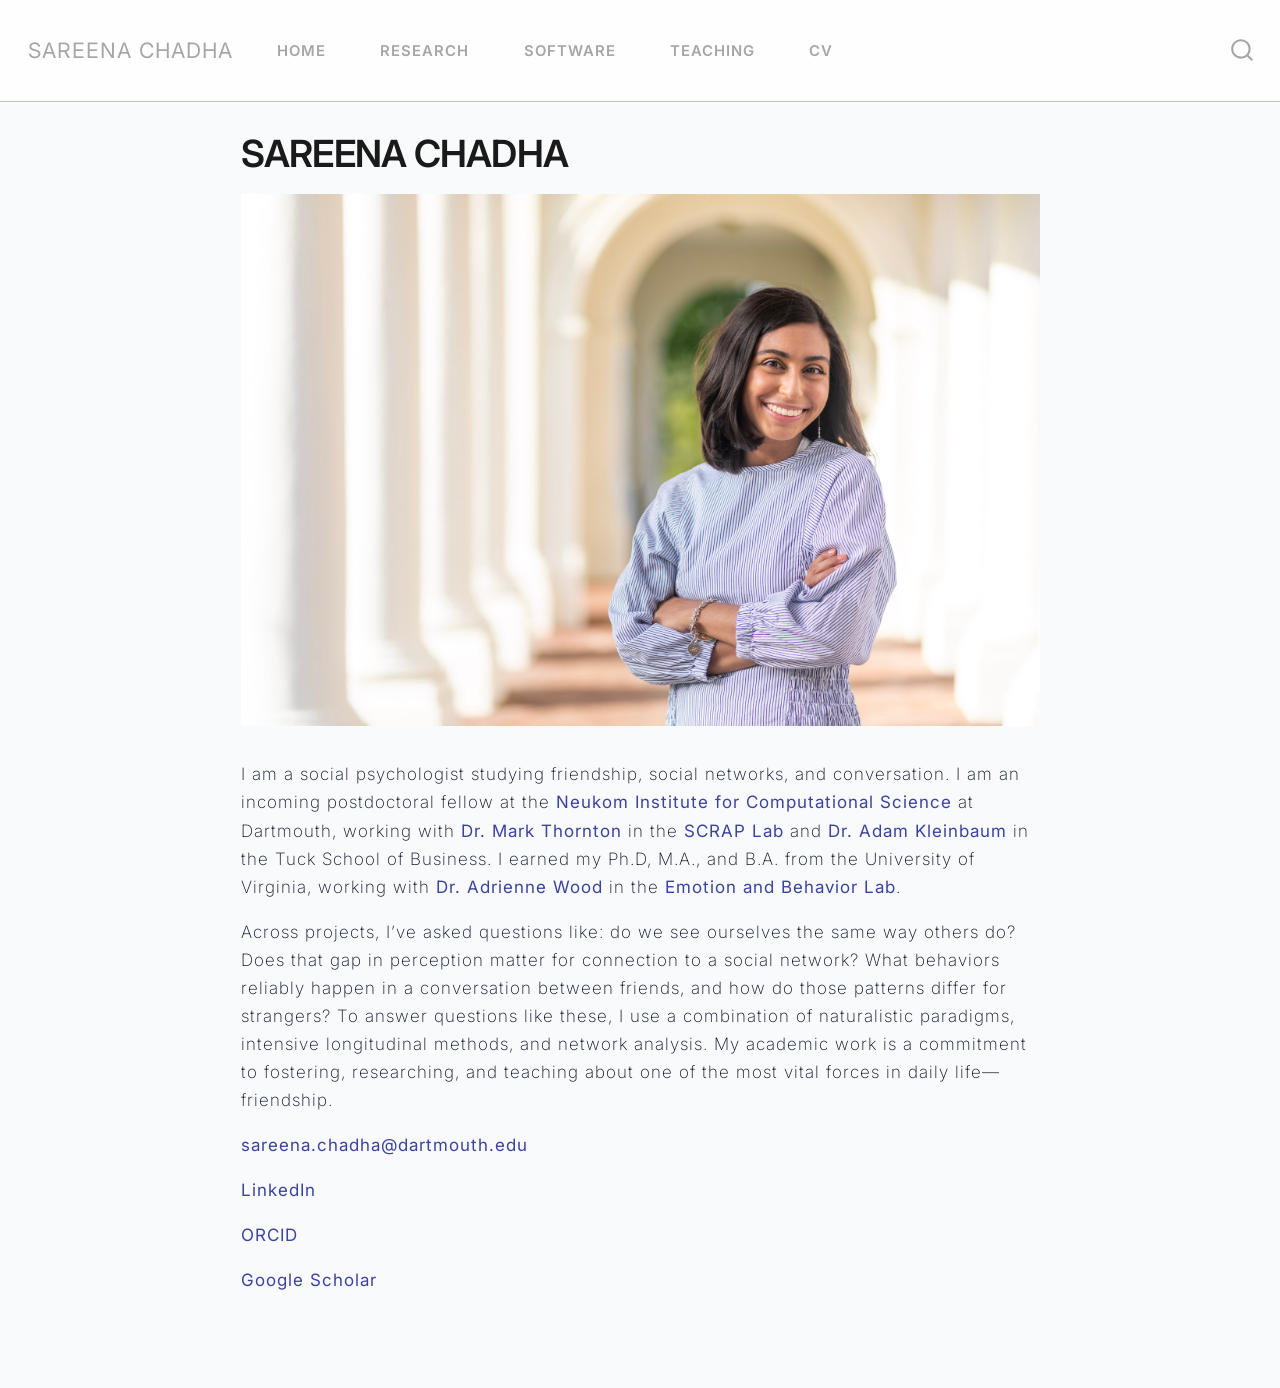
==== docs/index.html @ cab424bd "rendered quarto site" ====
<!DOCTYPE html>
<html xmlns="http://www.w3.org/1999/xhtml" lang="en" xml:lang="en"><head>

<meta charset="utf-8">
<meta name="generator" content="quarto-1.9.37">

<meta name="viewport" content="width=device-width, initial-scale=1.0, user-scalable=yes">


<title>Sareena Chadha</title>
<style>
/* Default styles provided by pandoc.
** See https://pandoc.org/MANUAL.html#variables-for-html for config info.
*/
code{white-space: pre-wrap;}
span.smallcaps{font-variant: small-caps;}
div.columns{display: flex; gap: min(4vw, 1.5em);}
div.column{flex: auto; overflow-x: auto;}
div.hanging-indent{margin-left: 1.5em; text-indent: -1.5em;}
ul.task-list{list-style: none;}
ul.task-list li input[type="checkbox"] {
  width: 0.8em;
  margin: 0 0.8em 0.2em -1em; /* quarto-specific, see https://github.com/quarto-dev/quarto-cli/issues/4556 */ 
  vertical-align: middle;
}
</style>


<script src="site_libs/quarto-nav/quarto-nav.js"></script>
<script src="site_libs/quarto-nav/headroom.min.js"></script>
<script src="site_libs/clipboard/clipboard.min.js"></script>
<script src="site_libs/quarto-search/autocomplete.umd.js"></script>
<script src="site_libs/quarto-search/fuse.min.js"></script>
<script src="site_libs/quarto-search/quarto-search.js"></script>
<meta name="quarto:offset" content="./">
<script src="site_libs/quarto-html/quarto.js" type="module"></script>
<script src="site_libs/quarto-html/tabsets/tabsets.js" type="module"></script>
<script src="site_libs/quarto-html/popper.min.js"></script>
<script src="site_libs/quarto-html/tippy.umd.min.js"></script>
<script src="site_libs/quarto-html/anchor.min.js"></script>
<link href="site_libs/quarto-html/tippy.css" rel="stylesheet">
<link href="site_libs/quarto-html/quarto-syntax-highlighting-7f8f88aac4f3542376d5c11b86a4c14d.css" rel="stylesheet" id="quarto-text-highlighting-styles">
<script src="site_libs/bootstrap/bootstrap.min.js"></script>
<link href="site_libs/bootstrap/bootstrap-icons.css" rel="stylesheet">
<link href="site_libs/bootstrap/bootstrap-54ca3c8880fd8c986106ce3bf5c7adc7.min.css" rel="stylesheet" append-hash="true" id="quarto-bootstrap" data-mode="light">
<script id="quarto-search-options" type="application/json">{
  "location": "navbar",
  "copy-button": false,
  "collapse-after": 3,
  "panel-placement": "end",
  "type": "overlay",
  "limit": 50,
  "keyboard-shortcut": [
    "f",
    "/",
    "s"
  ],
  "show-item-context": false,
  "language": {
    "search-no-results-text": "No results",
    "search-matching-documents-text": "matching documents",
    "search-copy-link-title": "Copy link to search",
    "search-hide-matches-text": "Hide additional matches",
    "search-more-match-text": "more match in this document",
    "search-more-matches-text": "more matches in this document",
    "search-clear-button-title": "Clear",
    "search-text-placeholder": "",
    "search-detached-cancel-button-title": "Cancel",
    "search-submit-button-title": "Submit",
    "search-label": "Search"
  }
}</script>
<link href="https://fonts.googleapis.com/css2?family=Inter:wght@300;400;500;600&amp;display=swap" rel="stylesheet">


<link rel="stylesheet" href="styles.css">
</head>

<body class="nav-fixed fullcontent quarto-light">

<div id="quarto-search-results"></div>
  <header id="quarto-header" class="headroom fixed-top">
    <nav class="navbar navbar-expand-lg " data-bs-theme="dark">
      <div class="navbar-container container-fluid">
      <div class="navbar-brand-container mx-auto">
    <a class="navbar-brand" href="./index.html">
    <span class="navbar-title">Sareena Chadha</span>
    </a>
  </div>
            <div id="quarto-search" class="" title="Search"></div>
          <button class="navbar-toggler" type="button" data-bs-toggle="collapse" data-bs-target="#navbarCollapse" aria-controls="navbarCollapse" role="menu" aria-expanded="false" aria-label="Toggle navigation" onclick="if (window.quartoToggleHeadroom) { window.quartoToggleHeadroom(); }">
  <span class="navbar-toggler-icon"></span>
</button>
          <div class="collapse navbar-collapse" id="navbarCollapse">
            <ul class="navbar-nav navbar-nav-scroll me-auto">
  <li class="nav-item">
    <a class="nav-link active" href="./index.html" aria-current="page"> 
<span class="menu-text">Home</span></a>
  </li>  
  <li class="nav-item">
    <a class="nav-link" href="./research.html"> 
<span class="menu-text">Research</span></a>
  </li>  
  <li class="nav-item">
    <a class="nav-link" href="./software.html"> 
<span class="menu-text">Software</span></a>
  </li>  
  <li class="nav-item">
    <a class="nav-link" href="./teaching.html"> 
<span class="menu-text">Teaching</span></a>
  </li>  
  <li class="nav-item">
    <a class="nav-link" href="./cv.html"> 
<span class="menu-text">CV</span></a>
  </li>  
</ul>
          </div> <!-- /navcollapse -->
            <div class="quarto-navbar-tools">
</div>
      </div> <!-- /container-fluid -->
    </nav>
</header>
<!-- content -->
<div id="quarto-content" class="quarto-container page-columns page-rows-contents page-layout-article page-navbar">
<!-- sidebar -->
<!-- margin-sidebar -->
    
<!-- main -->
<main class="content" id="quarto-document-content">

<header id="title-block-header" class="quarto-title-block default">
<div class="quarto-title">
<h1 class="title">Sareena Chadha</h1>
</div>



<div class="quarto-title-meta">

    
  
    
  </div>
  


</header>


<div class="quarto-figure quarto-figure-left">
<figure class="figure">
<p><img src="Chadha-Sareena.jpeg" class="img-fluid quarto-figure quarto-figure-left figure-img"></p>
</figure>
</div>
<p>I am a social psychologist studying friendship, social networks, and conversation. I am an incoming postdoctoral fellow at the <a href="https://neukom.dartmouth.edu">Neukom Institute for Computational Science</a> at Dartmouth, working with <a href="https://faculty-directory.dartmouth.edu/mark-thornton">Dr.&nbsp;Mark Thornton</a> in the <a href="https://scraplab.org">SCRAP Lab</a> and <a href="https://tuck.dartmouth.edu/faculty/faculty-directory/adam-m-kleinbaum">Dr.&nbsp;Adam Kleinbaum</a> in the Tuck School of Business. I earned my Ph.D, M.A., and B.A. from the University of Virginia, working with <a href="https://psychology.as.virginia.edu/people/adrienne-wood">Dr.&nbsp;Adrienne Wood</a> in the <a href="https://emotionbehavior.com">Emotion and Behavior Lab</a>.</p>
<p>Across projects, I’ve asked questions like: do we see ourselves the same way others do? Does that gap in perception matter for connection to a social network? What behaviors reliably happen in a conversation between friends, and how do those patterns differ for strangers? To answer questions like these, I use a combination of naturalistic paradigms, intensive longitudinal methods, and network analysis. My academic work is a commitment to fostering, researching, and teaching about one of the most vital forces in daily life—friendship.</p>
<p><a href="mailto::sareena.chadha@dartmouth.edu">sareena.chadha@dartmouth.edu</a></p>
<p><a href="https://www.linkedin.com/in/sareenachadha/">LinkedIn</a></p>
<p><a href="https://orcid.org/0000-0002-1301-4554">ORCID</a></p>
<p><a href="https://scholar.google.com/citations?user=K9E3m8MAAAAJ&amp;hl=en">Google Scholar</a></p>



</main> <!-- /main -->
<script id="quarto-html-after-body" type="application/javascript">
  window.document.addEventListener("DOMContentLoaded", function (event) {
    const icon = "";
    const anchorJS = new window.AnchorJS();
    anchorJS.options = {
      placement: 'right',
      icon: icon
    };
    anchorJS.add('.anchored');
    const isCodeAnnotation = (el) => {
      for (const clz of el.classList) {
        if (clz.startsWith('code-annotation-')) {                     
          return true;
        }
      }
      return false;
    }
    const onCopySuccess = function(e) {
      // button target
      const button = e.trigger;
      // don't keep focus
      button.blur();
      // flash "checked"
      button.classList.add('code-copy-button-checked');
      var currentTitle = button.getAttribute("title");
      button.setAttribute("title", "Copied!");
      let tooltip;
      if (window.bootstrap) {
        button.setAttribute("data-bs-toggle", "tooltip");
        button.setAttribute("data-bs-placement", "left");
        button.setAttribute("data-bs-title", "Copied!");
        tooltip = new bootstrap.Tooltip(button, 
          { trigger: "manual", 
            customClass: "code-copy-button-tooltip",
            offset: [0, -8]});
        tooltip.show();    
      }
      setTimeout(function() {
        if (tooltip) {
          tooltip.hide();
          button.removeAttribute("data-bs-title");
          button.removeAttribute("data-bs-toggle");
          button.removeAttribute("data-bs-placement");
        }
        button.setAttribute("title", currentTitle);
        button.classList.remove('code-copy-button-checked');
      }, 1000);
      // clear code selection
      e.clearSelection();
    }
    const getTextToCopy = function(trigger) {
      const outerScaffold = trigger.parentElement.cloneNode(true);
      const codeEl = outerScaffold.querySelector('code');
      for (const childEl of codeEl.children) {
        if (isCodeAnnotation(childEl)) {
          childEl.remove();
        }
      }
      return codeEl.innerText;
    }
    const clipboard = new window.ClipboardJS('.code-copy-button:not([data-in-quarto-modal])', {
      text: getTextToCopy
    });
    clipboard.on('success', onCopySuccess);
    if (window.document.getElementById('quarto-embedded-source-code-modal')) {
      const clipboardModal = new window.ClipboardJS('.code-copy-button[data-in-quarto-modal]', {
        text: getTextToCopy,
        container: window.document.getElementById('quarto-embedded-source-code-modal')
      });
      clipboardModal.on('success', onCopySuccess);
    }
      var localhostRegex = new RegExp(/^(?:http|https):\/\/localhost\:?[0-9]*\//);
      var mailtoRegex = new RegExp(/^mailto:/);
        var filterRegex = new RegExp('/' + window.location.host + '/');
      var isInternal = (href) => {
          return filterRegex.test(href) || localhostRegex.test(href) || mailtoRegex.test(href);
      }
      // Inspect non-navigation links and adorn them if external
     var links = window.document.querySelectorAll('a[href]:not(.nav-link):not(.navbar-brand):not(.toc-action):not(.sidebar-link):not(.sidebar-item-toggle):not(.pagination-link):not(.no-external):not([aria-hidden]):not(.dropdown-item):not(.quarto-navigation-tool):not(.about-link)');
      for (var i=0; i<links.length; i++) {
        const link = links[i];
        if (!isInternal(link.href)) {
          // undo the damage that might have been done by quarto-nav.js in the case of
          // links that we want to consider external
          if (link.dataset.originalHref !== undefined) {
            link.href = link.dataset.originalHref;
          }
        }
      }
    function tippyHover(el, contentFn, onTriggerFn, onUntriggerFn) {
      const config = {
        allowHTML: true,
        maxWidth: 500,
        delay: 100,
        arrow: false,
        appendTo: function(el) {
            return el.parentElement;
        },
        interactive: true,
        interactiveBorder: 10,
        theme: 'quarto',
        placement: 'bottom-start',
      };
      if (contentFn) {
        config.content = contentFn;
      }
      if (onTriggerFn) {
        config.onTrigger = onTriggerFn;
      }
      if (onUntriggerFn) {
        config.onUntrigger = onUntriggerFn;
      }
      window.tippy(el, config); 
    }
    const noterefs = window.document.querySelectorAll('a[role="doc-noteref"]');
    for (var i=0; i<noterefs.length; i++) {
      const ref = noterefs[i];
      tippyHover(ref, function() {
        // use id or data attribute instead here
        let href = ref.getAttribute('data-footnote-href') || ref.getAttribute('href');
        try { href = new URL(href).hash; } catch {}
        const id = href.replace(/^#\/?/, "");
        const note = window.document.getElementById(id);
        if (note) {
          return note.innerHTML;
        } else {
          return "";
        }
      });
    }
    const xrefs = window.document.querySelectorAll('a.quarto-xref');
    const processXRef = (id, note) => {
      // Strip column container classes
      const stripColumnClz = (el) => {
        el.classList.remove("page-full", "page-columns");
        if (el.children) {
          for (const child of el.children) {
            stripColumnClz(child);
          }
        }
      }
      stripColumnClz(note)
      if (id === null || id.startsWith('sec-')) {
        // Special case sections, only their first couple elements
        const container = document.createElement("div");
        if (note.children && note.children.length > 2) {
          container.appendChild(note.children[0].cloneNode(true));
          for (let i = 1; i < note.children.length; i++) {
            const child = note.children[i];
            if (child.tagName === "P" && child.innerText === "") {
              continue;
            } else {
              container.appendChild(child.cloneNode(true));
              break;
            }
          }
          if (window.Quarto?.typesetMath) {
            window.Quarto.typesetMath(container);
          }
          return container.innerHTML
        } else {
          if (window.Quarto?.typesetMath) {
            window.Quarto.typesetMath(note);
          }
          return note.innerHTML;
        }
      } else {
        // Remove any anchor links if they are present
        const anchorLink = note.querySelector('a.anchorjs-link');
        if (anchorLink) {
          anchorLink.remove();
        }
        if (window.Quarto?.typesetMath) {
          window.Quarto.typesetMath(note);
        }
        if (note.classList.contains("callout")) {
          return note.outerHTML;
        } else {
          return note.innerHTML;
        }
      }
    }
    for (var i=0; i<xrefs.length; i++) {
      const xref = xrefs[i];
      tippyHover(xref, undefined, function(instance) {
        instance.disable();
        let url = xref.getAttribute('href');
        let hash = undefined; 
        if (url.startsWith('#')) {
          hash = url;
        } else {
          try { hash = new URL(url).hash; } catch {}
        }
        if (hash) {
          const id = hash.replace(/^#\/?/, "");
          const note = window.document.getElementById(id);
          if (note !== null) {
            try {
              const html = processXRef(id, note.cloneNode(true));
              instance.setContent(html);
            } finally {
              instance.enable();
              instance.show();
            }
          } else {
            // See if we can fetch this
            fetch(url.split('#')[0])
            .then(res => res.text())
            .then(html => {
              const parser = new DOMParser();
              const htmlDoc = parser.parseFromString(html, "text/html");
              const note = htmlDoc.getElementById(id);
              if (note !== null) {
                const html = processXRef(id, note);
                instance.setContent(html);
              } 
            }).finally(() => {
              instance.enable();
              instance.show();
            });
          }
        } else {
          // See if we can fetch a full url (with no hash to target)
          // This is a special case and we should probably do some content thinning / targeting
          fetch(url)
          .then(res => res.text())
          .then(html => {
            const parser = new DOMParser();
            const htmlDoc = parser.parseFromString(html, "text/html");
            const note = htmlDoc.querySelector('main.content');
            if (note !== null) {
              // This should only happen for chapter cross references
              // (since there is no id in the URL)
              // remove the first header
              if (note.children.length > 0 && note.children[0].tagName === "HEADER") {
                note.children[0].remove();
              }
              const html = processXRef(null, note);
              instance.setContent(html);
            } 
          }).finally(() => {
            instance.enable();
            instance.show();
          });
        }
      }, function(instance) {
      });
    }
        let selectedAnnoteEl;
        const selectorForAnnotation = ( cell, annotation) => {
          let cellAttr = 'data-code-cell="' + cell + '"';
          let lineAttr = 'data-code-annotation="' +  annotation + '"';
          const selector = 'span[' + cellAttr + '][' + lineAttr + ']';
          return selector;
        }
        const selectCodeLines = (annoteEl) => {
          const doc = window.document;
          const targetCell = annoteEl.getAttribute("data-target-cell");
          const targetAnnotation = annoteEl.getAttribute("data-target-annotation");
          const annoteSpan = window.document.querySelector(selectorForAnnotation(targetCell, targetAnnotation));
          const lines = annoteSpan.getAttribute("data-code-lines").split(",");
          const lineIds = lines.map((line) => {
            return targetCell + "-" + line;
          })
          let top = null;
          let height = null;
          let parent = null;
          if (lineIds.length > 0) {
              //compute the position of the single el (top and bottom and make a div)
              const el = window.document.getElementById(lineIds[0]);
              top = el.offsetTop;
              height = el.offsetHeight;
              parent = el.parentElement.parentElement;
            if (lineIds.length > 1) {
              const lastEl = window.document.getElementById(lineIds[lineIds.length - 1]);
              const bottom = lastEl.offsetTop + lastEl.offsetHeight;
              height = bottom - top;
            }
            if (top !== null && height !== null && parent !== null) {
              // cook up a div (if necessary) and position it 
              let div = window.document.getElementById("code-annotation-line-highlight");
              if (div === null) {
                div = window.document.createElement("div");
                div.setAttribute("id", "code-annotation-line-highlight");
                div.style.position = 'absolute';
                parent.appendChild(div);
              }
              div.style.top = top - 2 + "px";
              div.style.height = height + 4 + "px";
              div.style.left = 0;
              let gutterDiv = window.document.getElementById("code-annotation-line-highlight-gutter");
              if (gutterDiv === null) {
                gutterDiv = window.document.createElement("div");
                gutterDiv.setAttribute("id", "code-annotation-line-highlight-gutter");
                gutterDiv.style.position = 'absolute';
                const codeCell = window.document.getElementById(targetCell);
                const gutter = codeCell.querySelector('.code-annotation-gutter');
                gutter.appendChild(gutterDiv);
              }
              gutterDiv.style.top = top - 2 + "px";
              gutterDiv.style.height = height + 4 + "px";
            }
            selectedAnnoteEl = annoteEl;
          }
        };
        const unselectCodeLines = () => {
          const elementsIds = ["code-annotation-line-highlight", "code-annotation-line-highlight-gutter"];
          elementsIds.forEach((elId) => {
            const div = window.document.getElementById(elId);
            if (div) {
              div.remove();
            }
          });
          selectedAnnoteEl = undefined;
        };
          // Handle positioning of the toggle
      window.addEventListener(
        "resize",
        throttle(() => {
          elRect = undefined;
          if (selectedAnnoteEl) {
            selectCodeLines(selectedAnnoteEl);
          }
        }, 10)
      );
      function throttle(fn, ms) {
      let throttle = false;
      let timer;
        return (...args) => {
          if(!throttle) { // first call gets through
              fn.apply(this, args);
              throttle = true;
          } else { // all the others get throttled
              if(timer) clearTimeout(timer); // cancel #2
              timer = setTimeout(() => {
                fn.apply(this, args);
                timer = throttle = false;
              }, ms);
          }
        };
      }
        // Attach click handler to the DT
        const annoteDls = window.document.querySelectorAll('dt[data-target-cell]');
        for (const annoteDlNode of annoteDls) {
          annoteDlNode.addEventListener('click', (event) => {
            const clickedEl = event.target;
            if (clickedEl !== selectedAnnoteEl) {
              unselectCodeLines();
              const activeEl = window.document.querySelector('dt[data-target-cell].code-annotation-active');
              if (activeEl) {
                activeEl.classList.remove('code-annotation-active');
              }
              selectCodeLines(clickedEl);
              clickedEl.classList.add('code-annotation-active');
            } else {
              // Unselect the line
              unselectCodeLines();
              clickedEl.classList.remove('code-annotation-active');
            }
          });
        }
    const findCites = (el) => {
      const parentEl = el.parentElement;
      if (parentEl) {
        const cites = parentEl.dataset.cites;
        if (cites) {
          return {
            el,
            cites: cites.split(' ')
          };
        } else {
          return findCites(el.parentElement)
        }
      } else {
        return undefined;
      }
    };
    var bibliorefs = window.document.querySelectorAll('a[role="doc-biblioref"]');
    for (var i=0; i<bibliorefs.length; i++) {
      const ref = bibliorefs[i];
      const citeInfo = findCites(ref);
      if (citeInfo) {
        tippyHover(citeInfo.el, function() {
          var popup = window.document.createElement('div');
          citeInfo.cites.forEach(function(cite) {
            var citeDiv = window.document.createElement('div');
            citeDiv.classList.add('hanging-indent');
            citeDiv.classList.add('csl-entry');
            var biblioDiv = window.document.getElementById('ref-' + cite);
            if (biblioDiv) {
              citeDiv.innerHTML = biblioDiv.innerHTML;
            }
            popup.appendChild(citeDiv);
          });
          return popup.innerHTML;
        });
      }
    }
  });
  </script>
</div> <!-- /content -->




</body></html>
---- docs/site_libs/quarto-html/tippy.css ----
.tippy-box[data-animation=fade][data-state=hidden]{opacity:0}[data-tippy-root]{max-width:calc(100vw - 10px)}.tippy-box{position:relative;background-color:#333;color:#fff;border-radius:4px;font-size:14px;line-height:1.4;white-space:normal;outline:0;transition-property:transform,visibility,opacity}.tippy-box[data-placement^=top]>.tippy-arrow{bottom:0}.tippy-box[data-placement^=top]>.tippy-arrow:before{bottom:-7px;left:0;border-width:8px 8px 0;border-top-color:initial;transform-origin:center top}.tippy-box[data-placement^=bottom]>.tippy-arrow{top:0}.tippy-box[data-placement^=bottom]>.tippy-arrow:before{top:-7px;left:0;border-width:0 8px 8px;border-bottom-color:initial;transform-origin:center bottom}.tippy-box[data-placement^=left]>.tippy-arrow{right:0}.tippy-box[data-placement^=left]>.tippy-arrow:before{border-width:8px 0 8px 8px;border-left-color:initial;right:-7px;transform-origin:center left}.tippy-box[data-placement^=right]>.tippy-arrow{left:0}.tippy-box[data-placement^=right]>.tippy-arrow:before{left:-7px;border-width:8px 8px 8px 0;border-right-color:initial;transform-origin:center right}.tippy-box[data-inertia][data-state=visible]{transition-timing-function:cubic-bezier(.54,1.5,.38,1.11)}.tippy-arrow{width:16px;height:16px;color:#333}.tippy-arrow:before{content:"";position:absolute;border-color:transparent;border-style:solid}.tippy-content{position:relative;padding:5px 9px;z-index:1}
---- docs/site_libs/quarto-html/quarto-syntax-highlighting-7f8f88aac4f3542376d5c11b86a4c14d.css ----
/* quarto syntax highlight colors */
:root {
  --quarto-hl-ot-color: #003B4F;
  --quarto-hl-at-color: #657422;
  --quarto-hl-ss-color: #20794D;
  --quarto-hl-an-color: #5E5E5E;
  --quarto-hl-fu-color: #4758AB;
  --quarto-hl-st-color: #20794D;
  --quarto-hl-cf-color: #003B4F;
  --quarto-hl-op-color: #5E5E5E;
  --quarto-hl-er-color: #AD0000;
  --quarto-hl-bn-color: #AD0000;
  --quarto-hl-al-color: #AD0000;
  --quarto-hl-va-color: #111111;
  --quarto-hl-bu-color: inherit;
  --quarto-hl-ex-color: inherit;
  --quarto-hl-pp-color: #AD0000;
  --quarto-hl-in-color: #5E5E5E;
  --quarto-hl-vs-color: #20794D;
  --quarto-hl-wa-color: #5E5E5E;
  --quarto-hl-do-color: #5E5E5E;
  --quarto-hl-im-color: #00769E;
  --quarto-hl-ch-color: #20794D;
  --quarto-hl-dt-color: #AD0000;
  --quarto-hl-fl-color: #AD0000;
  --quarto-hl-co-color: #5E5E5E;
  --quarto-hl-cv-color: #5E5E5E;
  --quarto-hl-cn-color: #8f5902;
  --quarto-hl-sc-color: #5E5E5E;
  --quarto-hl-dv-color: #AD0000;
  --quarto-hl-kw-color: #003B4F;
}

/* other quarto variables */
:root {
  --quarto-font-monospace: SFMono-Regular, Menlo, Monaco, Consolas, "Liberation Mono", "Courier New", monospace;
}

/* syntax highlight based on Pandoc's rules */
pre > code.sourceCode > span {
  color: #003B4F;
}

code.sourceCode > span {
  color: #003B4F;
}

div.sourceCode,
div.sourceCode pre.sourceCode {
  color: #003B4F;
}

/* Normal */
code span {
  color: #003B4F;
}

/* Alert */
code span.al {
  color: #AD0000;
  font-style: inherit;
}

/* Annotation */
code span.an {
  color: #5E5E5E;
  font-style: inherit;
}

/* Attribute */
code span.at {
  color: #657422;
  font-style: inherit;
}

/* BaseN */
code span.bn {
  color: #AD0000;
  font-style: inherit;
}

/* BuiltIn */
code span.bu {
  font-style: inherit;
}

/* ControlFlow */
code span.cf {
  color: #003B4F;
  font-weight: bold;
  font-style: inherit;
}

/* Char */
code span.ch {
  color: #20794D;
  font-style: inherit;
}

/* Constant */
code span.cn {
  color: #8f5902;
  font-style: inherit;
}

/* Comment */
code span.co {
  color: #5E5E5E;
  font-style: inherit;
}

/* CommentVar */
code span.cv {
  color: #5E5E5E;
  font-style: italic;
}

/* Documentation */
code span.do {
  color: #5E5E5E;
  font-style: italic;
}

/* DataType */
code span.dt {
  color: #AD0000;
  font-style: inherit;
}

/* DecVal */
code span.dv {
  color: #AD0000;
  font-style: inherit;
}

/* Error */
code span.er {
  color: #AD0000;
  font-style: inherit;
}

/* Extension */
code span.ex {
  font-style: inherit;
}

/* Float */
code span.fl {
  color: #AD0000;
  font-style: inherit;
}

/* Function */
code span.fu {
  color: #4758AB;
  font-style: inherit;
}

/* Import */
code span.im {
  color: #00769E;
  font-style: inherit;
}

/* Information */
code span.in {
  color: #5E5E5E;
  font-style: inherit;
}

/* Keyword */
code span.kw {
  color: #003B4F;
  font-weight: bold;
  font-style: inherit;
}

/* Operator */
code span.op {
  color: #5E5E5E;
  font-style: inherit;
}

/* Other */
code span.ot {
  color: #003B4F;
  font-style: inherit;
}

/* Preprocessor */
code span.pp {
  color: #AD0000;
  font-style: inherit;
}

/* SpecialChar */
code span.sc {
  color: #5E5E5E;
  font-style: inherit;
}

/* SpecialString */
code span.ss {
  color: #20794D;
  font-style: inherit;
}

/* String */
code span.st {
  color: #20794D;
  font-style: inherit;
}

/* Variable */
code span.va {
  color: #111111;
  font-style: inherit;
}

/* VerbatimString */
code span.vs {
  color: #20794D;
  font-style: inherit;
}

/* Warning */
code span.wa {
  color: #5E5E5E;
  font-style: italic;
}

.prevent-inlining {
  content: "</";
}

/*# sourceMappingURL=789ad8cd35626ba772517505b42a116e.css.map */
---- docs/styles.css ----
/* css styles */
/* ================================
   2026 Minimal Academic Theme
   Clean, airy, high-contrast, modern
================================ */

/* --- Root variables (easy theming) --- */
:root {
  --bg: #f8fafc;              /* soft off-white */
  --text: #0f172a;           /* near-black navy */
  --muted: #AA7DCE;          /* slate gray */
  --accent: #3B429F;         /* modern indigo */
  --accent-light: #A8577E;
  --card: #ffffff;
  --border: #F4A5AE;
}

/* --- Global layout --- */
body {
  font-family: "Inter", "Helvetica Neue", Arial, sans-serif;
  background-color: var(--bg);
  color: var(--text);
  line-height: 1.65;
  margin: 0;
}

/* Center content like modern academic sites */
.container {
  max-width: 1400px !important;
}

/* --- Headings --- */
h1 {
  font-size: 2.2rem;
  letter-spacing: -0.02em;
  margin-bottom: 0.5rem;
}

h2 {
  font-size: 1.4rem;
  margin-top: 2rem;
  color: var(--text);
}

h3 {
  font-size: 1.1rem;
  color: var(--muted);
}

/* --- Links --- */
a {
  color: var(--accent);
  text-decoration: none;
  transition: all 0.2s ease;
}

a:hover {
  color: var(--accent-light);
  text-decoration: underline;
}

/* --- Navbar (Quarto-specific) --- */
.navbar {
  background: rgba(255, 255, 255, 0.8);
  backdrop-filter: blur(10px);
  border-bottom: 1px solid var(--border);
}

/* --- Cards (for CV sections, publications, etc.) --- */
.card {
  background: var(--card);
  border: 1px solid var(--border);
  border-radius: 14px;
  padding: 1.2rem 1.5rem;
  margin: 1rem 0;
  box-shadow: 0 1px 2px rgba(0,0,0,0.04);
}

/* --- Subtle hover effect for sections --- */
.card:hover {
  transform: translateY(-2px);
  transition: all 0.2s ease;
  box-shadow: 0 4px 12px rgba(0,0,0,0.06);
}

/* --- Buttons (if you use any) --- */
button, .btn {
  background: var(--accent);
  color: white;
  border: none;
  padding: 0.6rem 1rem;
  border-radius: 10px;
  cursor: pointer;
}

button:hover {
  background: var(--accent-light);
}

/* --- Subtle typography hierarchy --- */
p {
  color: var(--text);
}

small, .muted {
  color: var(--muted);
}
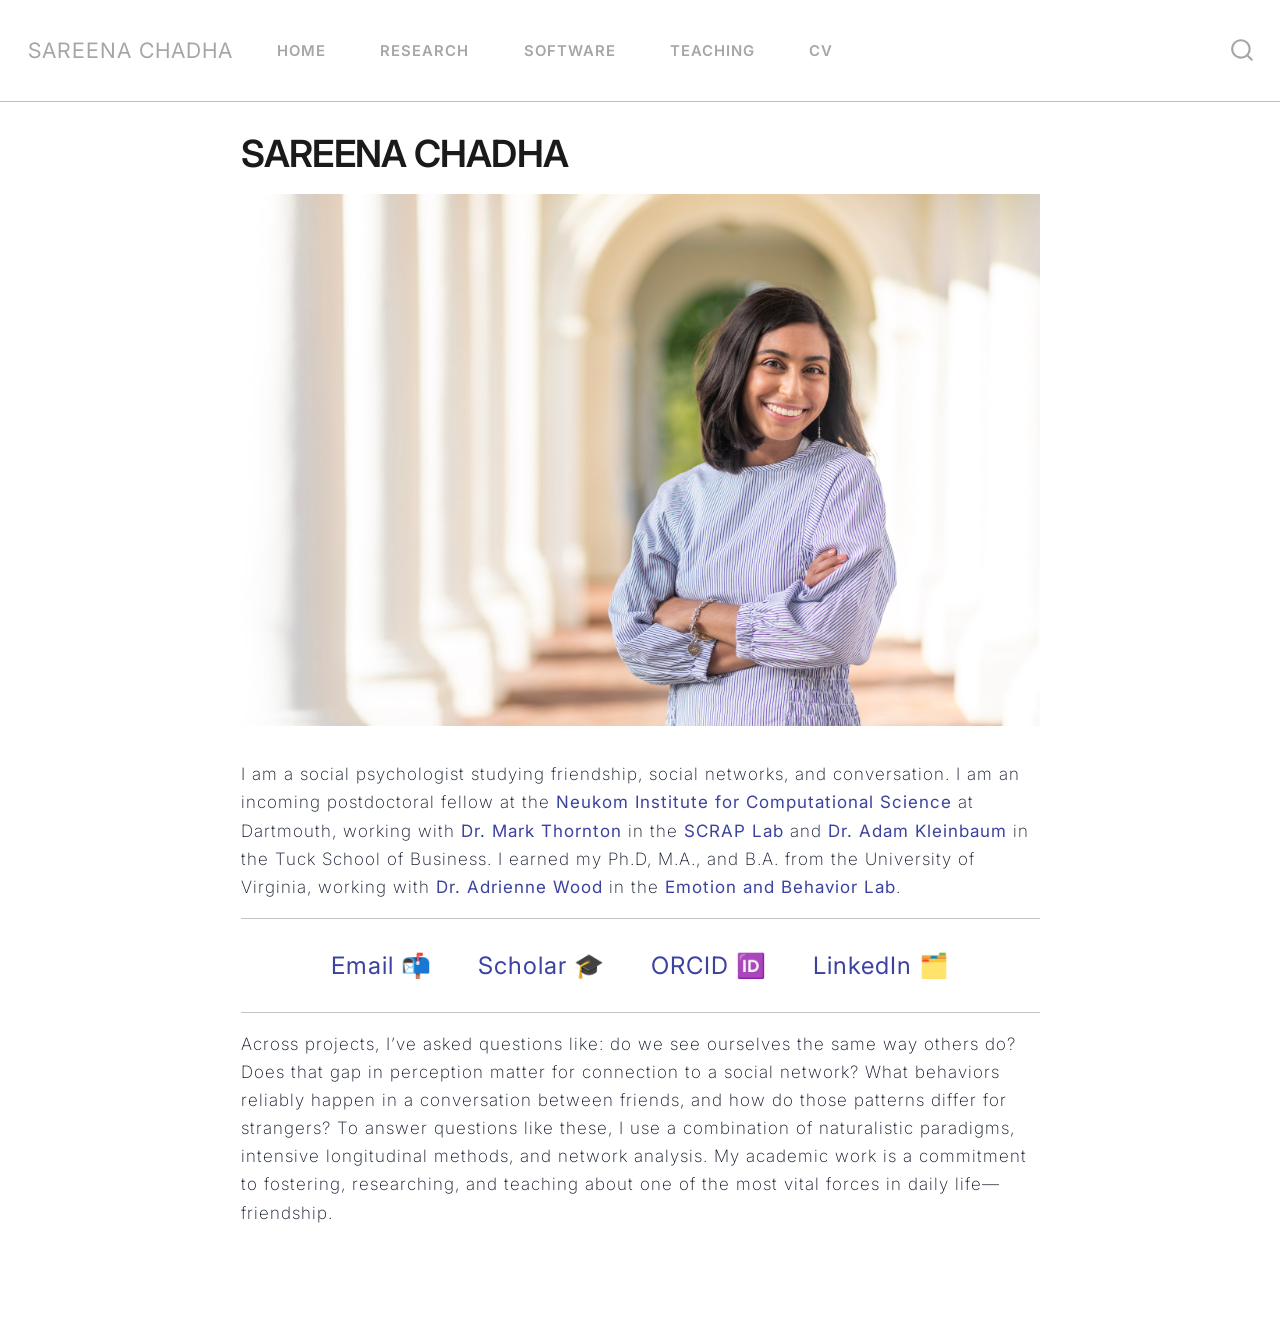
==== commit 0ae37f1c: "update research page styling" ====
--- a/docs/index.html
+++ b/docs/index.html
@@ -149,15 +149,16 @@
 
 <div class="quarto-figure quarto-figure-left">
 <figure class="figure">
-<p><img src="Chadha-Sareena.jpeg" class="img-fluid quarto-figure quarto-figure-left figure-img"></p>
+<p><img src="./images/Chadha-Sareena.jpeg" class="img-fluid quarto-figure quarto-figure-left figure-img" width="1500"></p>
 </figure>
 </div>
 <p>I am a social psychologist studying friendship, social networks, and conversation. I am an incoming postdoctoral fellow at the <a href="https://neukom.dartmouth.edu">Neukom Institute for Computational Science</a> at Dartmouth, working with <a href="https://faculty-directory.dartmouth.edu/mark-thornton">Dr.&nbsp;Mark Thornton</a> in the <a href="https://scraplab.org">SCRAP Lab</a> and <a href="https://tuck.dartmouth.edu/faculty/faculty-directory/adam-m-kleinbaum">Dr.&nbsp;Adam Kleinbaum</a> in the Tuck School of Business. I earned my Ph.D, M.A., and B.A. from the University of Virginia, working with <a href="https://psychology.as.virginia.edu/people/adrienne-wood">Dr.&nbsp;Adrienne Wood</a> in the <a href="https://emotionbehavior.com">Emotion and Behavior Lab</a>.</p>
+<hr>
+<div style="text-align: center;">
+<p><span style="display: inline-block; font-size: 24px; color: #000000; background: #ffffff; border-radius: 6px; padding: 10px 20px;"><a href="mailto:sareena.chadha@dartmouth.edu">Email 📬</a></span> <span style="display: inline-block; font-size: 24px; color: #000000; background: #ffffff; border-radius: 6px; padding: 10px 20px;"><a href="https://scholar.google.com/citations?user=K9E3m8MAAAAJ&amp;hl=en">Scholar 🎓</a></span> <span style="display: inline-block; font-size: 24px; color: #000000; background: #ffffff; border-radius: 6px; padding: 10px 20px;"><a href="https://orcid.org/0000-0002-1301-4554">ORCID 🆔</a></span> <span style="display: inline-block; font-size: 24px; color: #000000; background: #ffffff; border-radius: 6px; padding: 10px 20px;"><a href="https://orcid.org/0000-0002-1301-4554">LinkedIn 🗂️</a></span></p>
+</div>
+<hr>
 <p>Across projects, I’ve asked questions like: do we see ourselves the same way others do? Does that gap in perception matter for connection to a social network? What behaviors reliably happen in a conversation between friends, and how do those patterns differ for strangers? To answer questions like these, I use a combination of naturalistic paradigms, intensive longitudinal methods, and network analysis. My academic work is a commitment to fostering, researching, and teaching about one of the most vital forces in daily life—friendship.</p>
-<p><a href="mailto::sareena.chadha@dartmouth.edu">sareena.chadha@dartmouth.edu</a></p>
-<p><a href="https://www.linkedin.com/in/sareenachadha/">LinkedIn</a></p>
-<p><a href="https://orcid.org/0000-0002-1301-4554">ORCID</a></p>
-<p><a href="https://scholar.google.com/citations?user=K9E3m8MAAAAJ&amp;hl=en">Google Scholar</a></p>
 
 
 
--- a/docs/styles.css
+++ b/docs/styles.css
@@ -1,15 +1,11 @@
 /* css styles */
-/* ================================
-   2026 Minimal Academic Theme
-   Clean, airy, high-contrast, modern
-================================ */
 
 /* --- Root variables (easy theming) --- */
 :root {
-  --bg: #f8fafc;              /* soft off-white */
-  --text: #0f172a;           /* near-black navy */
-  --muted: #AA7DCE;          /* slate gray */
-  --accent: #3B429F;         /* modern indigo */
+  --bg: #ffffff;              
+  --text: #0f172a;          
+  --muted: #AA7DCE;          
+  --accent: #3B429F;         
   --accent-light: #A8577E;
   --card: #ffffff;
   --border: #F4A5AE;
@@ -23,6 +19,8 @@
   line-height: 1.65;
   margin: 0;
 }
+
+
 
 /* Center content like modern academic sites */
 .container {
